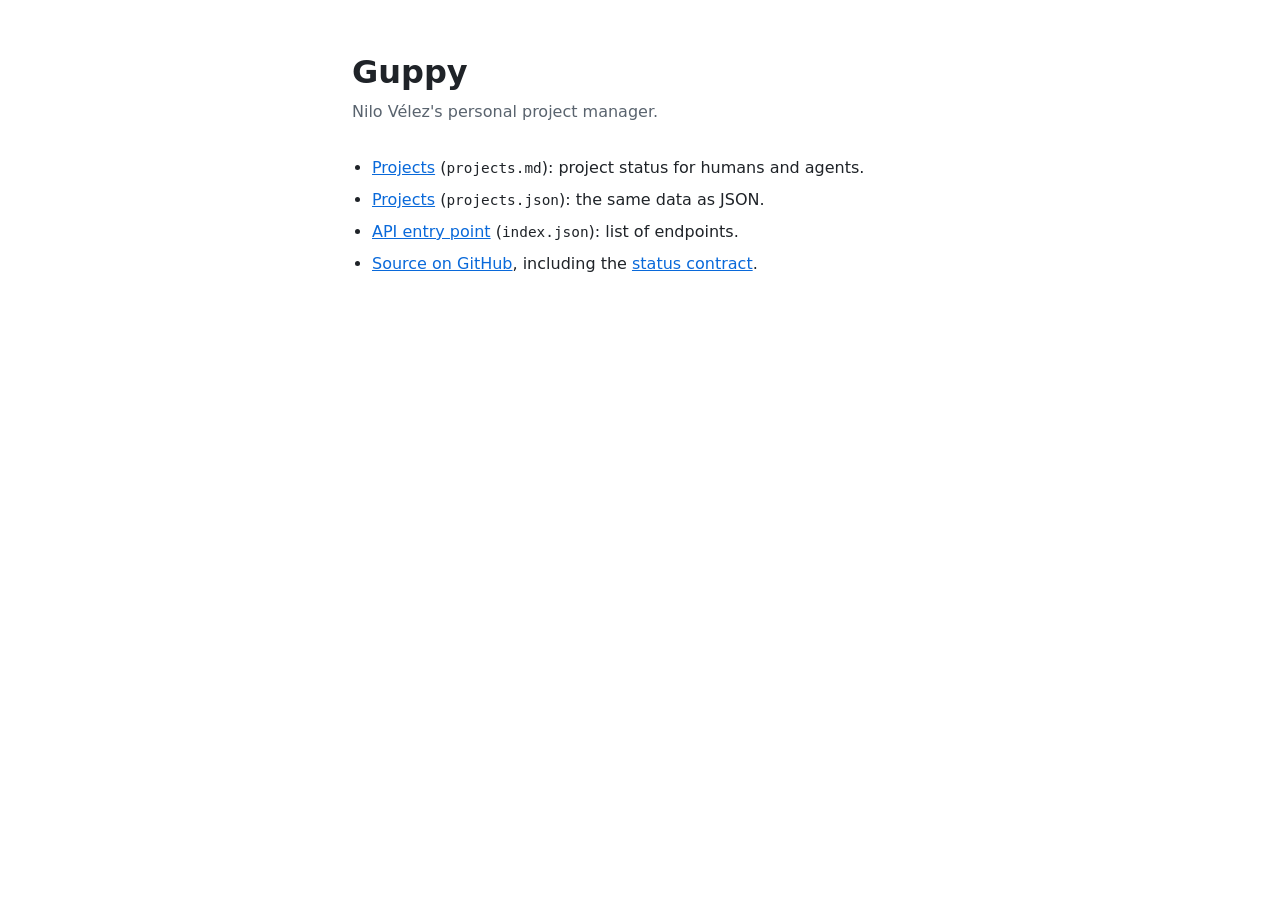
==== site/index.html @ 75623d61 "Generate project indexes and publish them on GitHub Pages - scripts/generate.mjs: validates projects" ====
<!doctype html>
<html lang="en">
<head>
  <meta charset="utf-8">
  <meta name="viewport" content="width=device-width, initial-scale=1">
  <meta name="robots" content="noindex, nofollow">
  <title>Guppy</title>
  <style>
    :root { color-scheme: light dark; --fg: #1f2328; --muted: #59636e; --bg: #ffffff; --link: #0969da; }
    @media (prefers-color-scheme: dark) { :root { --fg: #e6edf3; --muted: #9198a1; --bg: #0d1117; --link: #4493f8; } }
    body { margin: 0; padding: 3rem 1rem; background: var(--bg); color: var(--fg); font: 16px/1.5 system-ui, sans-serif; }
    main { max-width: 36rem; margin: 0 auto; }
    h1 { margin: 0 0 .25rem; }
    p { color: var(--muted); margin: 0 0 2rem; }
    ul { padding-left: 1.25rem; }
    li { margin: .5rem 0; }
    a { color: var(--link); }
    code { font-size: .9em; }
  </style>
</head>
<body>
  <main>
    <h1>Guppy</h1>
    <p>Nilo Vélez's personal project manager.</p>
    <ul>
      <li><a href="projects.md">Projects</a> (<code>projects.md</code>): project status for humans and agents.</li>
      <li><a href="projects.json">Projects</a> (<code>projects.json</code>): the same data as JSON.</li>
      <li><a href="index.json">API entry point</a> (<code>index.json</code>): list of endpoints.</li>
      <li><a href="https://github.com/manuelstone/guppy">Source on GitHub</a>, including the <a href="https://github.com/manuelstone/guppy/blob/main/docs/status-contract.md">status contract</a>.</li>
    </ul>
  </main>
</body>
</html>
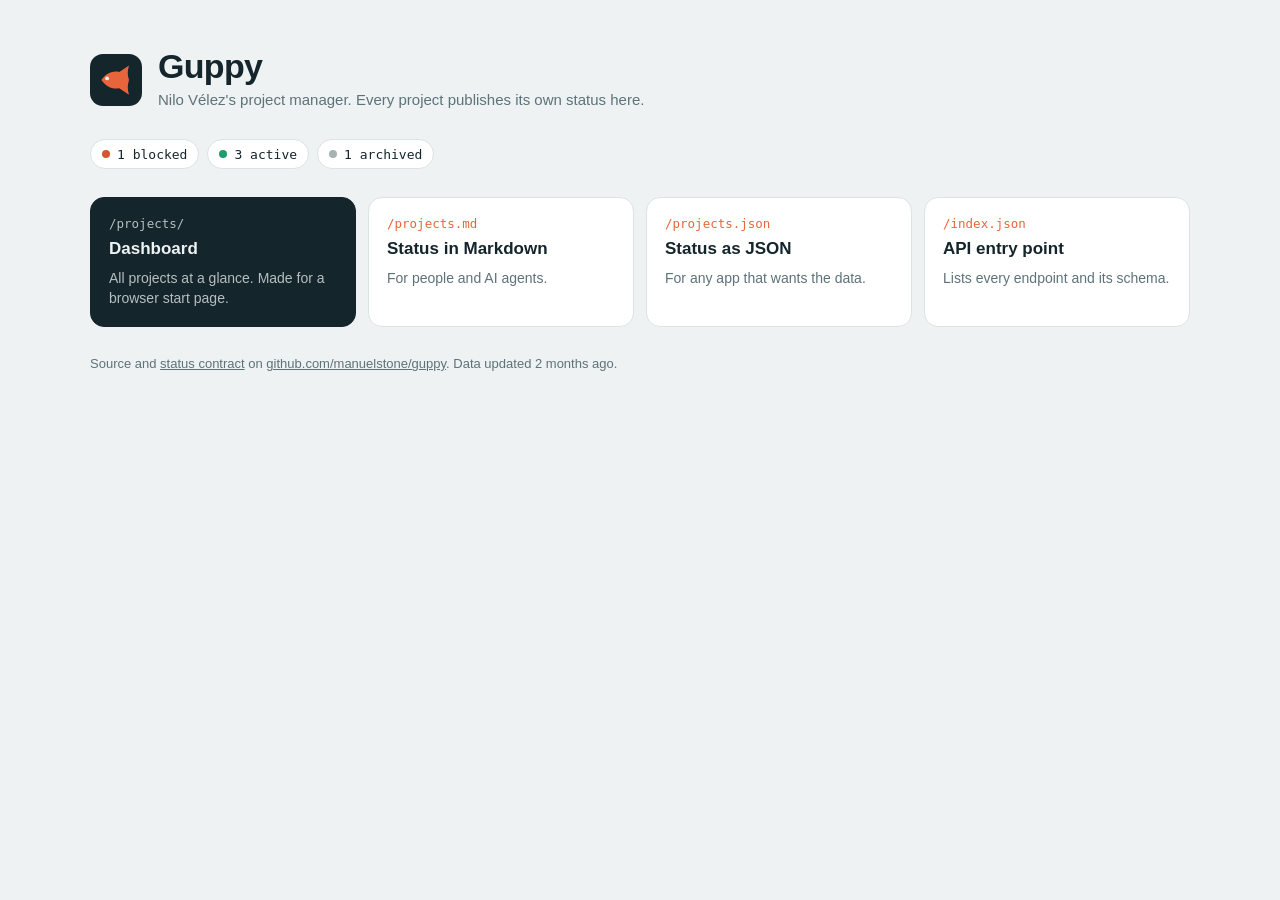
==== commit 20a82ea6: "Add the projects dashboard and redesign the home page - site/projects/index.html: static dashboard t" ====
--- a/site/index.html
+++ b/site/index.html
@@ -5,29 +5,80 @@
   <meta name="viewport" content="width=device-width, initial-scale=1">
   <meta name="robots" content="noindex, nofollow">
   <title>Guppy</title>
-  <style>
-    :root { color-scheme: light dark; --fg: #1f2328; --muted: #59636e; --bg: #ffffff; --link: #0969da; }
-    @media (prefers-color-scheme: dark) { :root { --fg: #e6edf3; --muted: #9198a1; --bg: #0d1117; --link: #4493f8; } }
-    body { margin: 0; padding: 3rem 1rem; background: var(--bg); color: var(--fg); font: 16px/1.5 system-ui, sans-serif; }
-    main { max-width: 36rem; margin: 0 auto; }
-    h1 { margin: 0 0 .25rem; }
-    p { color: var(--muted); margin: 0 0 2rem; }
-    ul { padding-left: 1.25rem; }
-    li { margin: .5rem 0; }
-    a { color: var(--link); }
-    code { font-size: .9em; }
-  </style>
+  <link rel="icon" href="data:image/svg+xml,%3Csvg xmlns='http://www.w3.org/2000/svg' viewBox='0 0 64 64'%3E%3Crect width='64' height='64' rx='16' fill='%2314252b'/%3E%3Cpath d='M14 32c6-9 15-12 22-10l12-8c-2 7-2 11 0 18-2 7-2 11 0 18l-12-8c-7 2-16-1-22-10z' fill='%23e8643a'/%3E%3Ccircle cx='21' cy='30' r='2.4' fill='%23ffffff'/%3E%3C/svg%3E">
+  <link rel="stylesheet" href="guppy.css">
 </head>
 <body>
-  <main>
-    <h1>Guppy</h1>
-    <p>Nilo Vélez's personal project manager.</p>
-    <ul>
-      <li><a href="projects.md">Projects</a> (<code>projects.md</code>): project status for humans and agents.</li>
-      <li><a href="projects.json">Projects</a> (<code>projects.json</code>): the same data as JSON.</li>
-      <li><a href="index.json">API entry point</a> (<code>index.json</code>): list of endpoints.</li>
-      <li><a href="https://github.com/manuelstone/guppy">Source on GitHub</a>, including the <a href="https://github.com/manuelstone/guppy/blob/main/docs/status-contract.md">status contract</a>.</li>
-    </ul>
+  <main class="page home">
+    <header class="home-head">
+      <svg class="mark" viewBox="0 0 64 64" aria-hidden="true">
+        <rect width="64" height="64" rx="16" fill="var(--fg)"/>
+        <path d="M14 32c6-9 15-12 22-10l12-8c-2 7-2 11 0 18-2 7-2 11 0 18l-12-8c-7 2-16-1-22-10z" fill="var(--accent)"/>
+        <circle cx="21" cy="30" r="2.4" fill="var(--bg)"/>
+      </svg>
+      <div>
+        <h1>Guppy</h1>
+        <p>Nilo Vélez's project manager. Every project publishes its own status here.</p>
+      </div>
+    </header>
+
+    <div class="summary" id="summary" aria-label="Projects by status"></div>
+
+    <nav class="links" aria-label="Published pages and files">
+      <a class="link-card primary" href="projects/">
+        <span class="path">/projects/</span><strong>Dashboard</strong>
+        <span class="what">All projects at a glance. Made for a browser start page.</span>
+      </a>
+      <a class="link-card" href="projects.md">
+        <span class="path">/projects.md</span><strong>Status in Markdown</strong>
+        <span class="what">For people and AI agents.</span>
+      </a>
+      <a class="link-card" href="projects.json">
+        <span class="path">/projects.json</span><strong>Status as JSON</strong>
+        <span class="what">For any app that wants the data.</span>
+      </a>
+      <a class="link-card" href="index.json">
+        <span class="path">/index.json</span><strong>API entry point</strong>
+        <span class="what">Lists every endpoint and its schema.</span>
+      </a>
+    </nav>
+
+    <p class="foot">
+      Source and <a href="https://github.com/manuelstone/guppy/blob/main/docs/status-contract.md">status contract</a>
+      on <a href="https://github.com/manuelstone/guppy">github.com/manuelstone/guppy</a>.
+      <span id="updated"></span>
+    </p>
   </main>
+
+  <script>
+    (() => {
+      const ORDER = ['blocked', 'active', 'planned', 'inactive', 'archived'];
+      const rtf = new Intl.RelativeTimeFormat('en', { numeric: 'auto' });
+      const UNITS = [['year', 31557600], ['month', 2629800], ['week', 604800], ['day', 86400], ['hour', 3600], ['minute', 60], ['second', 1]];
+      const ago = (unix) => {
+        const s = unix - Date.now() / 1000;
+        const [unit, size] = UNITS.find(([, size]) => Math.abs(s) >= size) || UNITS[UNITS.length - 1];
+        return rtf.format(Math.round(s / size), unit);
+      };
+
+      fetch('projects.json', { cache: 'no-cache' })
+        .then((res) => { if (!res.ok) throw new Error(`HTTP ${res.status}`); return res.json(); })
+        .then((data) => {
+          const summary = document.getElementById('summary');
+          for (const status of ORDER) {
+            const n = data.projects.filter((p) => p.status === status).length;
+            if (!n) continue;
+            const chip = document.createElement('span');
+            chip.className = `chip s-${status}`;
+            const dot = document.createElement('i');
+            dot.className = 'dot';
+            chip.append(dot, `${n} ${status}`);
+            summary.append(chip);
+          }
+          document.getElementById('updated').textContent = `Data updated ${ago(data.generated_unix)}.`;
+        })
+        .catch(() => {});
+    })();
+  </script>
 </body>
 </html>
--- a/site/guppy.css
+++ b/site/guppy.css
@@ -0,0 +1,129 @@
+/* Shared styles for Guppy's public pages: the home page (index.html) and the dashboard (projects/index.html).
+   Layout: the dashboard is a launcher panel. A left rail lists what is moving now; the right side shows
+   every project as a tile, filtered by status. */
+
+:root {
+  --bg: #eef2f3;
+  --panel: #ffffff;
+  --panel-2: #f5f8f8;
+  --line: #dbe3e5;
+  --fg: #14252b;
+  --muted: #5d7279;
+  --accent: #e8643a;
+  --active: #1f9d6b;
+  --blocked: #d4552f;
+  --planned: #3b7dd8;
+  --inactive: #8a979b;
+  --archived: #a7b2b5;
+  --shadow: rgb(20 37 43 / 0.35);
+  --font-ui: "Libre Franklin", "Helvetica Neue", helvetica, arial, sans-serif;
+  --font-data: ui-monospace, "SF Mono", Menlo, Consolas, monospace;
+  --radius: 14px;
+  color-scheme: light;
+}
+@media (prefers-color-scheme: dark) {
+  :root {
+    --bg: #0d1517;
+    --panel: #152124;
+    --panel-2: #1b2a2e;
+    --line: #26383d;
+    --fg: #e4eef0;
+    --muted: #8ea3a9;
+    --accent: #f07a50;
+    --active: #3cc48e;
+    --blocked: #f07a50;
+    --planned: #6aa4f0;
+    --inactive: #7d8d92;
+    --archived: #5f6f74;
+    --shadow: rgb(0 0 0 / 0.6);
+    color-scheme: dark;
+  }
+}
+
+* { box-sizing: border-box; }
+html { -webkit-text-size-adjust: 100%; }
+body {
+  margin: 0;
+  background: var(--bg);
+  color: var(--fg);
+  font-family: var(--font-ui);
+  font-size: 15px;
+  line-height: 1.45;
+  padding: 24px 16px 48px;
+}
+a { color: inherit; }
+:focus-visible { outline: 2px solid var(--accent); outline-offset: 2px; border-radius: 6px; }
+[hidden] { display: none !important; }
+.page { max-width: 1100px; margin: 0 auto; }
+
+/* Shared bits */
+.dot { width: 8px; height: 8px; border-radius: 50%; background: var(--c, var(--muted)); flex: none; display: inline-block; }
+.s-active { --c: var(--active); }
+.s-blocked { --c: var(--blocked); }
+.s-planned { --c: var(--planned); }
+.s-inactive { --c: var(--inactive); }
+.s-archived { --c: var(--archived); }
+.empty { color: var(--muted); padding: 24px 4px; margin: 0; }
+
+/* ---------- Home ---------- */
+.home { display: grid; gap: 28px; padding-block: 24px; }
+.home-head { display: flex; align-items: center; gap: 16px; }
+.mark { width: 52px; height: 52px; flex: none; }
+.home h1 { font-size: 34px; line-height: 1.1; margin: 0; letter-spacing: -0.02em; text-wrap: balance; }
+.home-head p { margin: 4px 0 0; color: var(--muted); }
+.summary { display: flex; flex-wrap: wrap; gap: 8px; min-height: 30px; }
+.chip { display: inline-flex; align-items: center; gap: 7px; font: 500 13px var(--font-data); padding: 5px 11px; border-radius: 999px; background: var(--panel); border: 1px solid var(--line); }
+.links { display: grid; grid-template-columns: repeat(auto-fit, minmax(240px, 1fr)); gap: 12px; }
+.link-card { display: grid; align-content: start; gap: 6px; padding: 18px; background: var(--panel); border: 1px solid var(--line); border-radius: var(--radius); text-decoration: none; transition: border-color 0.15s, transform 0.15s; }
+.link-card:hover { border-color: var(--accent); transform: translateY(-1px); }
+.link-card.primary { background: var(--fg); color: var(--bg); border-color: var(--fg); }
+.link-card.primary .path, .link-card.primary .what { color: inherit; opacity: 0.75; }
+.link-card strong { font-size: 17px; }
+.path { font: 400 12.5px var(--font-data); color: var(--accent); }
+.what { color: var(--muted); font-size: 14px; }
+.foot { color: var(--muted); font-size: 13px; margin: 0; }
+
+/* ---------- Dashboard ---------- */
+.launcher { background: var(--panel); border: 1px solid var(--line); border-radius: 20px; overflow: hidden; box-shadow: 0 18px 50px -24px var(--shadow); }
+.search { display: flex; align-items: center; gap: 12px; padding: 16px 22px; border-bottom: 1px solid var(--line); }
+.search > svg { width: 20px; height: 20px; color: var(--muted); flex: none; }
+.search input { flex: 1; min-width: 0; font: 400 20px var(--font-ui); color: var(--fg); background: none; border: 0; outline: none; }
+.search input::placeholder { color: var(--muted); opacity: 0.8; }
+.stamp { font: 400 12px var(--font-data); color: var(--muted); white-space: nowrap; }
+.home-link { display: inline-grid; place-items: center; width: 30px; height: 30px; flex: none; border-radius: 8px; }
+.home-link svg { width: 30px; height: 30px; }
+.cols { display: grid; grid-template-columns: minmax(0, 340px) minmax(0, 1fr); }
+.rail { border-right: 1px solid var(--line); padding: 18px 12px 22px; background: var(--panel-2); }
+.label { font: 600 11.5px var(--font-ui); letter-spacing: 0.09em; text-transform: uppercase; color: var(--muted); margin: 4px 10px 10px; }
+.recent { list-style: none; margin: 0; padding: 0; display: grid; gap: 2px; }
+.recent a { display: grid; grid-template-columns: 40px minmax(0, 1fr); gap: 12px; padding: 10px; border-radius: 12px; text-decoration: none; }
+.recent a:hover { background: var(--panel); }
+.recent .name { font-weight: 600; display: flex; align-items: center; gap: 7px; }
+.recent .when { font: 400 12px var(--font-data); color: var(--muted); }
+.recent .text { color: var(--muted); font-size: 13.5px; margin-top: 3px; display: -webkit-box; -webkit-line-clamp: 3; -webkit-box-orient: vertical; overflow: hidden; }
+.grid-wrap { padding: 18px 22px 26px; min-width: 0; }
+.filters { display: flex; flex-wrap: wrap; gap: 6px; margin-bottom: 18px; }
+.filters button { font: 500 13.5px var(--font-ui); color: var(--muted); background: none; border: 1px solid transparent; padding: 6px 12px; border-radius: 999px; cursor: pointer; display: inline-flex; gap: 6px; align-items: center; }
+.filters button span { font-family: var(--font-data); font-size: 12px; opacity: 0.8; }
+.filters button[aria-pressed="true"] { color: var(--fg); background: var(--panel-2); border-color: var(--line); }
+.tiles { display: grid; grid-template-columns: repeat(auto-fill, minmax(150px, 1fr)); gap: 10px; }
+.tile { position: relative; display: grid; justify-items: center; align-content: start; gap: 10px; padding: 18px 10px 14px; border-radius: 16px; text-decoration: none; text-align: center; border: 1px solid transparent; }
+.tile:hover, .tile:focus-visible { background: var(--panel-2); border-color: var(--line); }
+.tile .title { font-weight: 600; font-size: 14.5px; line-height: 1.25; }
+.tile .meta { display: inline-flex; align-items: center; gap: 6px; font: 400 11.5px var(--font-data); color: var(--muted); }
+.tile.is-archived .icon { filter: grayscale(0.85); opacity: 0.55; }
+.icon { width: 64px; height: 64px; border-radius: 16px; display: grid; place-items: center; font: 700 22px var(--font-ui); color: #fff; letter-spacing: -0.02em; background: linear-gradient(150deg, hsl(var(--h) 70% 58%), hsl(calc(var(--h) + 28) 65% 42%)); box-shadow: inset 0 -2px 0 rgb(0 0 0 / 0.12); }
+.recent .icon { width: 40px; height: 40px; border-radius: 11px; font-size: 15px; }
+.icon img { width: 100%; height: 100%; border-radius: inherit; object-fit: cover; }
+.tip { position: absolute; z-index: 2; left: 50%; top: calc(100% - 6px); transform: translateX(-50%); width: min(260px, 80vw); padding: 10px 12px; background: var(--fg); color: var(--bg); font-size: 13px; text-align: left; border-radius: 10px; opacity: 0; pointer-events: none; transition: opacity 0.12s; }
+.tile:hover .tip, .tile:focus-visible .tip { opacity: 1; }
+
+@media (max-width: 760px) {
+  .cols { grid-template-columns: minmax(0, 1fr); }
+  .rail { border-right: 0; border-bottom: 1px solid var(--line); }
+  .search input { font-size: 17px; }
+  .stamp { display: none; }
+}
+@media (prefers-reduced-motion: reduce) {
+  * { transition: none !important; }
+}
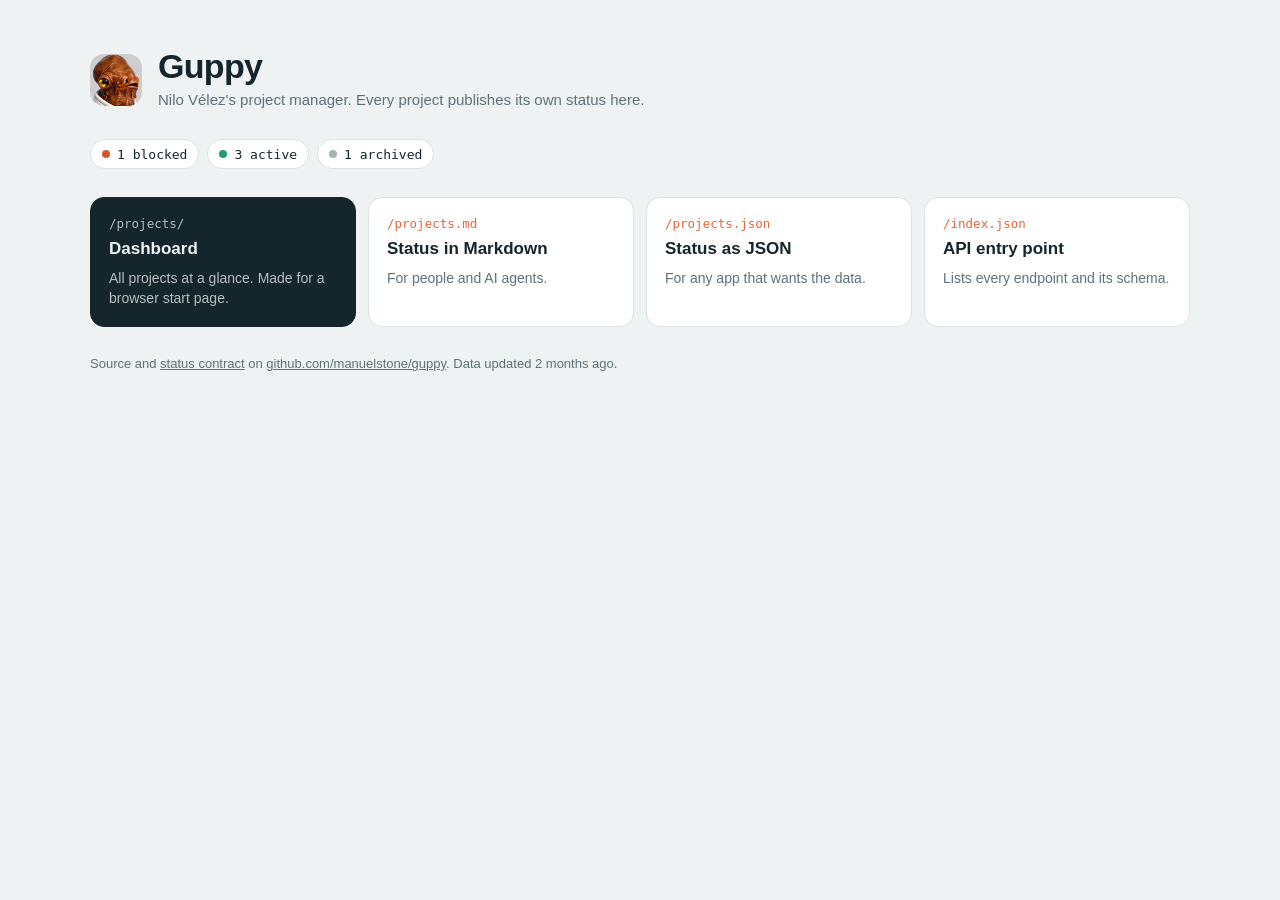
==== commit fbd79d8b: "Use GUPPI as the site icon GUPPI is Bob's interface in the Bobiverse books; Guppy is named after it." ====
--- a/site/index.html
+++ b/site/index.html
@@ -5,17 +5,15 @@
   <meta name="viewport" content="width=device-width, initial-scale=1">
   <meta name="robots" content="noindex, nofollow">
   <title>Guppy</title>
-  <link rel="icon" href="data:image/svg+xml,%3Csvg xmlns='http://www.w3.org/2000/svg' viewBox='0 0 64 64'%3E%3Crect width='64' height='64' rx='16' fill='%2314252b'/%3E%3Cpath d='M14 32c6-9 15-12 22-10l12-8c-2 7-2 11 0 18-2 7-2 11 0 18l-12-8c-7 2-16-1-22-10z' fill='%23e8643a'/%3E%3Ccircle cx='21' cy='30' r='2.4' fill='%23ffffff'/%3E%3C/svg%3E">
+  <link rel="icon" type="image/png" sizes="32x32" href="icons/favicon-32.png">
+  <link rel="icon" type="image/png" sizes="16x16" href="icons/favicon-16.png">
+  <link rel="apple-touch-icon" href="icons/apple-touch-icon.png">
   <link rel="stylesheet" href="guppy.css">
 </head>
 <body>
   <main class="page home">
     <header class="home-head">
-      <svg class="mark" viewBox="0 0 64 64" aria-hidden="true">
-        <rect width="64" height="64" rx="16" fill="var(--fg)"/>
-        <path d="M14 32c6-9 15-12 22-10l12-8c-2 7-2 11 0 18-2 7-2 11 0 18l-12-8c-7 2-16-1-22-10z" fill="var(--accent)"/>
-        <circle cx="21" cy="30" r="2.4" fill="var(--bg)"/>
-      </svg>
+      <img class="mark" src="icons/icon-192.png" alt="" width="52" height="52">
       <div>
         <h1>Guppy</h1>
         <p>Nilo Vélez's project manager. Every project publishes its own status here.</p>
--- a/site/guppy.css
+++ b/site/guppy.css
@@ -68,7 +68,7 @@
 /* ---------- Home ---------- */
 .home { display: grid; gap: 28px; padding-block: 24px; }
 .home-head { display: flex; align-items: center; gap: 16px; }
-.mark { width: 52px; height: 52px; flex: none; }
+.mark { width: 52px; height: 52px; flex: none; border-radius: 14px; }
 .home h1 { font-size: 34px; line-height: 1.1; margin: 0; letter-spacing: -0.02em; text-wrap: balance; }
 .home-head p { margin: 4px 0 0; color: var(--muted); }
 .summary { display: flex; flex-wrap: wrap; gap: 8px; min-height: 30px; }
@@ -91,7 +91,7 @@
 .search input::placeholder { color: var(--muted); opacity: 0.8; }
 .stamp { font: 400 12px var(--font-data); color: var(--muted); white-space: nowrap; }
 .home-link { display: inline-grid; place-items: center; width: 30px; height: 30px; flex: none; border-radius: 8px; }
-.home-link svg { width: 30px; height: 30px; }
+.home-link img { width: 30px; height: 30px; border-radius: 8px; display: block; }
 .cols { display: grid; grid-template-columns: minmax(0, 340px) minmax(0, 1fr); }
 .rail { border-right: 1px solid var(--line); padding: 18px 12px 22px; background: var(--panel-2); }
 .label { font: 600 11.5px var(--font-ui); letter-spacing: 0.09em; text-transform: uppercase; color: var(--muted); margin: 4px 10px 10px; }
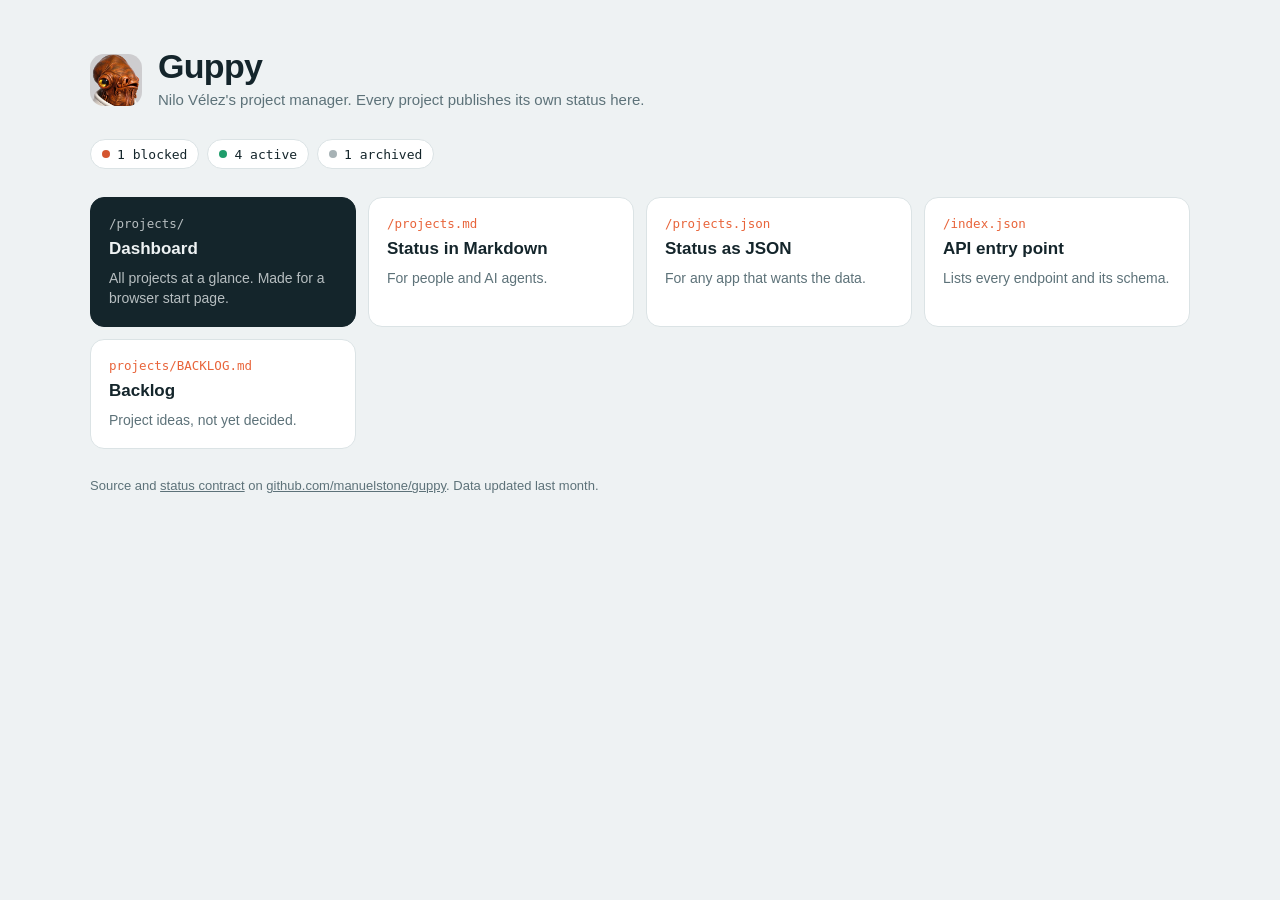
==== commit b9da03c0: "Home: add a card linking to the backlog Co-Authored-By: Claude Opus 5.5 <noreply@anthropic.com>" ====
--- a/site/index.html
+++ b/site/index.html
@@ -38,6 +38,10 @@
       <a class="link-card" href="index.json">
         <span class="path">/index.json</span><strong>API entry point</strong>
         <span class="what">Lists every endpoint and its schema.</span>
+      </a>
+      <a class="link-card" href="https://github.com/manuelstone/guppy/blob/main/projects/BACKLOG.md">
+        <span class="path">projects/BACKLOG.md</span><strong>Backlog</strong>
+        <span class="what">Project ideas, not yet decided.</span>
       </a>
     </nav>
 
--- a/site/guppy.css
+++ b/site/guppy.css
@@ -1,6 +1,6 @@
 /* Shared styles for Guppy's public pages: the home page (index.html) and the dashboard (projects/index.html).
-   Layout: the dashboard is a launcher panel. A left rail lists what is moving now; the right side shows
-   every project as a tile, filtered by status. */
+   Layout: the dashboard is a launcher panel. Projects are filtered by status and shown in one of two views,
+   switched from the corner: details (rows with the full status text, the default) or icons (tiles). */
 
 :root {
   --bg: #eef2f3;
@@ -84,7 +84,7 @@
 .foot { color: var(--muted); font-size: 13px; margin: 0; }
 
 /* ---------- Dashboard ---------- */
-.launcher { background: var(--panel); border: 1px solid var(--line); border-radius: 20px; overflow: hidden; box-shadow: 0 18px 50px -24px var(--shadow); }
+.launcher { background: var(--panel); border: 1px solid var(--line); border-radius: 20px; box-shadow: 0 18px 50px -24px var(--shadow); }
 .search { display: flex; align-items: center; gap: 12px; padding: 16px 22px; border-bottom: 1px solid var(--line); }
 .search > svg { width: 20px; height: 20px; color: var(--muted); flex: none; }
 .search input { flex: 1; min-width: 0; font: 400 20px var(--font-ui); color: var(--fg); background: none; border: 0; outline: none; }
@@ -92,16 +92,21 @@
 .stamp { font: 400 12px var(--font-data); color: var(--muted); white-space: nowrap; }
 .home-link { display: inline-grid; place-items: center; width: 30px; height: 30px; flex: none; border-radius: 8px; }
 .home-link img { width: 30px; height: 30px; border-radius: 8px; display: block; }
-.cols { display: grid; grid-template-columns: minmax(0, 340px) minmax(0, 1fr); }
-.rail { border-right: 1px solid var(--line); padding: 18px 12px 22px; background: var(--panel-2); }
-.label { font: 600 11.5px var(--font-ui); letter-spacing: 0.09em; text-transform: uppercase; color: var(--muted); margin: 4px 10px 10px; }
-.recent { list-style: none; margin: 0; padding: 0; display: grid; gap: 2px; }
-.recent a { display: grid; grid-template-columns: 40px minmax(0, 1fr); gap: 12px; padding: 10px; border-radius: 12px; text-decoration: none; }
-.recent a:hover { background: var(--panel); }
-.recent .name { font-weight: 600; display: flex; align-items: center; gap: 7px; }
-.recent .when { font: 400 12px var(--font-data); color: var(--muted); }
-.recent .text { color: var(--muted); font-size: 13.5px; margin-top: 3px; display: -webkit-box; -webkit-line-clamp: 3; -webkit-box-orient: vertical; overflow: hidden; }
-.grid-wrap { padding: 18px 22px 26px; min-width: 0; }
+.view-toggle { display: inline-grid; place-items: center; width: 34px; height: 34px; flex: none; padding: 0; color: var(--muted); background: none; border: 1px solid var(--line); border-radius: 9px; cursor: pointer; }
+.view-toggle:hover { color: var(--fg); background: var(--panel-2); }
+.view-toggle svg { width: 20px; height: 20px; fill: none; stroke: currentColor; stroke-width: 1.8; stroke-linecap: round; }
+.body { padding: 18px 22px 26px; min-width: 0; }
+.rows { display: grid; }
+.row { position: relative; display: grid; grid-template-columns: 48px minmax(0, 1fr); gap: 14px; padding: 12px 0; text-decoration: none; }
+.row + .row { border-top: 1px solid var(--line); }
+.row-body { display: grid; align-content: start; min-width: 0; }
+.row .name { font-weight: 600; display: flex; align-items: center; gap: 7px; }
+.row .when { font: 400 12px var(--font-data); color: var(--muted); }
+.row .text { color: var(--muted); font-size: 13.5px; margin-top: 3px; overflow-wrap: anywhere; }
+.row.is-archived .icon { filter: grayscale(0.85); opacity: 0.55; }
+.row .icon { width: 48px; height: 48px; border-radius: 12px; font-size: 17px; }
+.row .tip { left: 62px; top: calc(100% - 4px); transform: none; }
+.row:hover .tip, .row:focus-visible .tip { opacity: 1; }
 .filters { display: flex; flex-wrap: wrap; gap: 6px; margin-bottom: 18px; }
 .filters button { font: 500 13.5px var(--font-ui); color: var(--muted); background: none; border: 1px solid transparent; padding: 6px 12px; border-radius: 999px; cursor: pointer; display: inline-flex; gap: 6px; align-items: center; }
 .filters button span { font-family: var(--font-data); font-size: 12px; opacity: 0.8; }
@@ -113,16 +118,19 @@
 .tile .meta { display: inline-flex; align-items: center; gap: 6px; font: 400 11.5px var(--font-data); color: var(--muted); }
 .tile.is-archived .icon { filter: grayscale(0.85); opacity: 0.55; }
 .icon { width: 64px; height: 64px; border-radius: 16px; display: grid; place-items: center; font: 700 22px var(--font-ui); color: #fff; letter-spacing: -0.02em; background: linear-gradient(150deg, hsl(var(--h) 70% 58%), hsl(calc(var(--h) + 28) 65% 42%)); box-shadow: inset 0 -2px 0 rgb(0 0 0 / 0.12); }
-.recent .icon { width: 40px; height: 40px; border-radius: 11px; font-size: 15px; }
-.icon img { width: 100%; height: 100%; border-radius: inherit; object-fit: cover; }
+.icon.has-image { background: transparent; box-shadow: none; border-radius: 0; }
+.icon img { width: 100%; height: 100%; object-fit: contain; display: block; }
 .tip { position: absolute; z-index: 2; left: 50%; top: calc(100% - 6px); transform: translateX(-50%); width: min(260px, 80vw); padding: 10px 12px; background: var(--fg); color: var(--bg); font-size: 13px; text-align: left; border-radius: 10px; opacity: 0; pointer-events: none; transition: opacity 0.12s; }
 .tile:hover .tip, .tile:focus-visible .tip { opacity: 1; }
 
 @media (max-width: 760px) {
-  .cols { grid-template-columns: minmax(0, 1fr); }
-  .rail { border-right: 0; border-bottom: 1px solid var(--line); }
+  .body { padding: 14px 12px 20px; }
   .search input { font-size: 17px; }
   .stamp { display: none; }
+}
+@media (min-width: 1200px) {
+  .tiles { grid-template-columns: repeat(auto-fill, minmax(170px, 1fr)); }
+  .tile .icon { width: 128px; height: 128px; border-radius: 30px; font-size: 42px; }
 }
 @media (prefers-reduced-motion: reduce) {
   * { transition: none !important; }
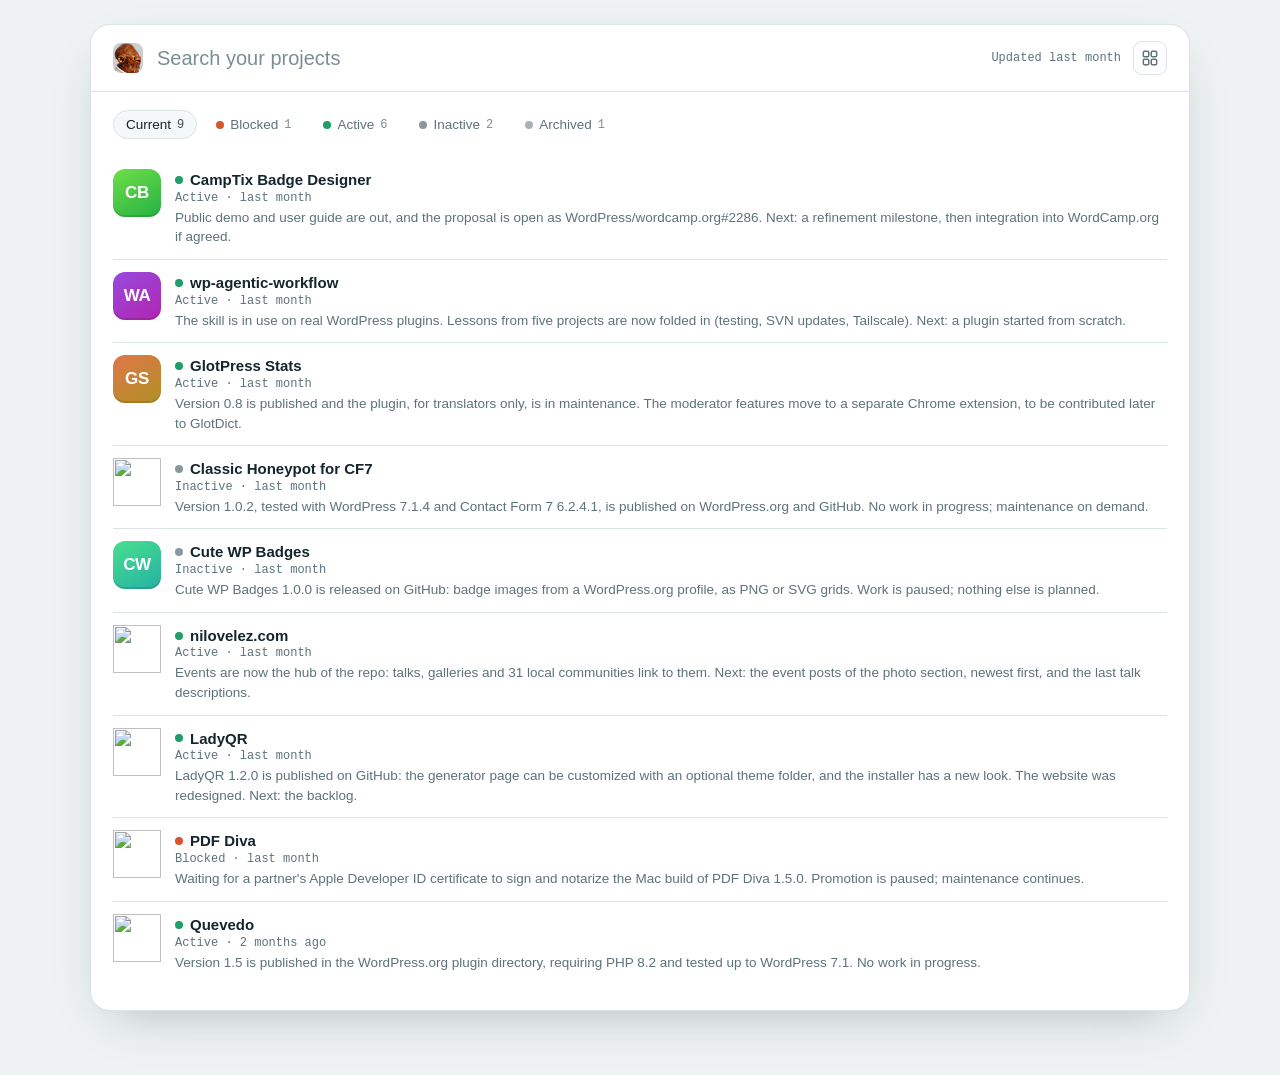
==== commit 034a7295: "Make the dashboard the home page and show all but archived The dashboard moves from /projects/ to /," ====
--- a/site/index.html
+++ b/site/index.html
@@ -11,75 +11,204 @@
   <link rel="stylesheet" href="guppy.css">
 </head>
 <body>
-  <main class="page home">
-    <header class="home-head">
-      <img class="mark" src="icons/icon-192.png" alt="" width="52" height="52">
-      <div>
-        <h1>Guppy</h1>
-        <p>Nilo Vélez's project manager. Every project publishes its own status here.</p>
+  <!-- Dashboard, the home page. Static: it reads projects.json in the browser, so it never needs regenerating. -->
+  <main class="page">
+    <section class="launcher" aria-label="Projects">
+      <div class="search">
+        <a class="home-link" href="about/" title="About Guppy: pages, files and API" aria-label="About Guppy">
+          <img src="icons/icon-192.png" alt="" width="30" height="30">
+        </a>
+        <input id="q" type="search" placeholder="Search your projects" autocomplete="off" aria-label="Search projects">
+        <span class="stamp" id="stamp">Loading…</span>
+        <button class="view-toggle" id="view" type="button"></button>
       </div>
-    </header>
-
-    <div class="summary" id="summary" aria-label="Projects by status"></div>
-
-    <nav class="links" aria-label="Published pages and files">
-      <a class="link-card primary" href="projects/">
-        <span class="path">/projects/</span><strong>Dashboard</strong>
-        <span class="what">All projects at a glance. Made for a browser start page.</span>
-      </a>
-      <a class="link-card" href="projects.md">
-        <span class="path">/projects.md</span><strong>Status in Markdown</strong>
-        <span class="what">For people and AI agents.</span>
-      </a>
-      <a class="link-card" href="projects.json">
-        <span class="path">/projects.json</span><strong>Status as JSON</strong>
-        <span class="what">For any app that wants the data.</span>
-      </a>
-      <a class="link-card" href="index.json">
-        <span class="path">/index.json</span><strong>API entry point</strong>
-        <span class="what">Lists every endpoint and its schema.</span>
-      </a>
-      <a class="link-card" href="https://github.com/manuelstone/guppy/blob/main/projects/BACKLOG.md">
-        <span class="path">projects/BACKLOG.md</span><strong>Backlog</strong>
-        <span class="what">Project ideas, not yet decided.</span>
-      </a>
-    </nav>
-
-    <p class="foot">
-      Source and <a href="https://github.com/manuelstone/guppy/blob/main/docs/status-contract.md">status contract</a>
-      on <a href="https://github.com/manuelstone/guppy">github.com/manuelstone/guppy</a>.
-      <span id="updated"></span>
-    </p>
+      <div class="body">
+        <div class="filters" id="filters" role="group" aria-label="Filter by status"></div>
+        <div id="items"></div>
+      </div>
+    </section>
   </main>
 
   <script>
     (() => {
+      const DATA_URL = 'projects.json';
+      const REFETCH_MS = 5 * 60 * 1000;   // pick up new statuses without a reload
+      const REDRAW_MS = 60 * 1000;        // keep the "ago" times fresh
       const ORDER = ['blocked', 'active', 'planned', 'inactive', 'archived'];
+      // Current: every project still in play, paused ones included. Only archived ones are left out.
+      const CURRENT = ['blocked', 'active', 'planned', 'inactive'];
+      const LABEL = { blocked: 'Blocked', active: 'Active', planned: 'Planned', inactive: 'Inactive', archived: 'Archived' };
+      const $ = (id) => document.getElementById(id);
+
+      let projects = [];
+      let generatedUnix = 0;
+      let filter = 'all';
+      // The chosen filter is remembered per browser; the page works without it.
+      try { filter = localStorage.getItem('guppy-filter') || 'current'; } catch (e) {}
+      if (filter !== 'current' && !ORDER.includes(filter)) filter = 'current';
+      // Same for the view: details (the default) or icons.
+      let view = 'details';
+      try { view = localStorage.getItem('guppy-view') || 'details'; } catch (e) {}
+      if (view !== 'icons') view = 'details';
+      const ICONS_SVG = '<svg viewBox="0 0 24 24" aria-hidden="true"><rect x="4" y="4" width="6.5" height="6.5" rx="1.5"/><rect x="13.5" y="4" width="6.5" height="6.5" rx="1.5"/><rect x="4" y="13.5" width="6.5" height="6.5" rx="1.5"/><rect x="13.5" y="13.5" width="6.5" height="6.5" rx="1.5"/></svg>';
+      const DETAILS_SVG = '<svg viewBox="0 0 24 24" aria-hidden="true"><rect x="4" y="4.5" width="4.5" height="4.5" rx="1"/><rect x="4" y="15" width="4.5" height="4.5" rx="1"/><path d="M11.5 5.5h8.5M11.5 8h6M11.5 16h8.5M11.5 18.5h6"/></svg>';
+
       const rtf = new Intl.RelativeTimeFormat('en', { numeric: 'auto' });
       const UNITS = [['year', 31557600], ['month', 2629800], ['week', 604800], ['day', 86400], ['hour', 3600], ['minute', 60], ['second', 1]];
-      const ago = (unix) => {
+      function ago(unix) {
         const s = unix - Date.now() / 1000;
         const [unit, size] = UNITS.find(([, size]) => Math.abs(s) >= size) || UNITS[UNITS.length - 1];
         return rtf.format(Math.round(s / size), unit);
-      };
-
-      fetch('projects.json', { cache: 'no-cache' })
-        .then((res) => { if (!res.ok) throw new Error(`HTTP ${res.status}`); return res.json(); })
-        .then((data) => {
-          const summary = document.getElementById('summary');
-          for (const status of ORDER) {
-            const n = data.projects.filter((p) => p.status === status).length;
-            if (!n) continue;
-            const chip = document.createElement('span');
-            chip.className = `chip s-${status}`;
-            const dot = document.createElement('i');
-            dot.className = 'dot';
-            chip.append(dot, `${n} ${status}`);
-            summary.append(chip);
-          }
-          document.getElementById('updated').textContent = `Data updated ${ago(data.generated_unix)}.`;
-        })
-        .catch(() => {});
+      }
+
+      function el(tag, cls, text) {
+        const e = document.createElement(tag);
+        if (cls) e.className = cls;
+        if (text != null) e.textContent = text;
+        return e;
+      }
+
+      // Projects without an icon get their initials on a color derived from their id, so it never changes.
+      function hue(id) { let h = 0; for (const c of id) h = (h * 31 + c.charCodeAt(0)) % 360; return h; }
+      function initials(title) {
+        const words = title.replace(/[^\p{L}\p{N} -]/gu, ' ').split(/[\s-]+/).filter(Boolean);
+        if (!words.length) return '?';
+        return (words.length > 1 ? words[0][0] + words[1][0] : words[0].slice(0, 2)).toUpperCase();
+      }
+      function icon(p) {
+        const span = el('span', 'icon');
+        span.style.setProperty('--h', hue(p.id));
+        if (p.icon) {
+          // A real icon is assumed to be precomposed (background, effects, corners): shown as is.
+          span.classList.add('has-image');
+          const img = el('img');
+          img.src = p.icon;
+          img.alt = '';
+          span.append(img);
+        } else {
+          span.textContent = initials(p.title);
+        }
+        return span;
+      }
+
+      function link(cls, p) {
+        const a = el('a', cls);
+        a.href = p.url;
+        return a;
+      }
+
+      function matches(p, q) {
+        return !q || [p.title, p.description, p.status_text, p.id].join(' ').toLowerCase().includes(q);
+      }
+
+      function render() {
+        const q = $('q').value.trim().toLowerCase();
+        const visible = projects.filter((p) => matches(p, q));
+
+        // The toggle shows the view it switches to.
+        const toggle = $('view');
+        toggle.innerHTML = view === 'details' ? ICONS_SVG : DETAILS_SVG;
+        toggle.title = view === 'details' ? 'Show as icons' : 'Show details';
+        toggle.setAttribute('aria-label', toggle.title);
+
+        // Filters with counts: Current (the default: everything but archived), then each status in contract
+        // order. Empty statuses are hidden unless selected.
+        const counts = { current: visible.filter((p) => CURRENT.includes(p.status)).length };
+        for (const s of ORDER) counts[s] = visible.filter((p) => p.status === s).length;
+        const filters = $('filters');
+        filters.replaceChildren();
+        for (const key of ['current', ...ORDER]) {
+          if (key !== 'current' && counts[key] === 0 && filter !== key) continue;
+          const b = el('button');
+          b.type = 'button';
+          b.setAttribute('aria-pressed', String(!q && filter === key));
+          if (key !== 'current') b.append(el('i', `dot s-${key}`));
+          b.append(key === 'current' ? 'Current' : LABEL[key], el('span', null, counts[key]));
+          b.addEventListener('click', () => {
+            filter = key;
+            try { localStorage.setItem('guppy-filter', key); } catch (e) {}
+            render();
+          });
+          filters.append(b);
+        }
+
+        // Projects: most recently updated first, whatever their status.
+        // A search looks through every status, so archived projects can still be found.
+        // Both views show the description as a tooltip on hover.
+        const inFilter = (p) => q || (filter === 'current' ? CURRENT.includes(p.status) : p.status === filter);
+        const items = $('items');
+        items.className = view === 'details' ? 'rows' : 'tiles';
+        items.replaceChildren();
+        visible
+          .filter(inFilter)
+          .sort((a, b) => b.last_update_unix - a.last_update_unix)
+          .forEach((p) => {
+            if (view === 'details') {
+              // Details: the full status text, never cut.
+              const a = link(`row is-${p.status}`, p);
+              a.setAttribute('aria-label', `${p.title}, ${LABEL[p.status]}: ${p.description}`);
+              const body = el('span', 'row-body');
+              const name = el('span', 'name');
+              name.append(el('i', `dot s-${p.status}`), p.title);
+              const when = el('span', 'when', `${LABEL[p.status]} · ${ago(p.last_update_unix)}`);
+              when.title = p.last_update;
+              body.append(name, when, el('span', 'text', p.status_text));
+              a.append(icon(p), body, el('span', 'tip', p.description));
+              items.append(a);
+            } else {
+              const a = link(`tile is-${p.status}`, p);
+              a.setAttribute('aria-label', `${p.title}, ${LABEL[p.status]}: ${p.description}`);
+              const meta = el('span', 'meta');
+              meta.append(el('i', `dot s-${p.status}`), ago(p.last_update_unix));
+              meta.title = p.last_update;
+              a.append(icon(p), el('span', 'title', p.title), meta, el('span', 'tip', p.description));
+              items.append(a);
+            }
+          });
+        if (!items.children.length && projects.length) items.append(el('p', 'empty', 'No project matches.'));
+
+        if (generatedUnix) $('stamp').textContent = `Updated ${ago(generatedUnix)}`;
+      }
+
+      async function load() {
+        try {
+          // no-cache revalidates with the server: an unchanged file costs a 304.
+          const res = await fetch(DATA_URL, { cache: 'no-cache' });
+          if (!res.ok) throw new Error(`HTTP ${res.status}`);
+          const data = await res.json();
+          projects = data.projects;
+          generatedUnix = data.generated_unix;
+          render();
+        } catch (err) {
+          $('stamp').textContent = projects.length ? 'Offline: showing the last data' : 'Could not load the projects. Retrying in 5 minutes.';
+        }
+      }
+
+      $('view').addEventListener('click', () => {
+        view = view === 'details' ? 'icons' : 'details';
+        try { localStorage.setItem('guppy-view', view); } catch (e) {}
+        render();
+      });
+      $('q').addEventListener('input', render);
+      $('q').addEventListener('keydown', (e) => {
+        if (e.key === 'Enter') {
+          const first = document.querySelector('#items a');
+          if (first) location.href = first.href;
+        }
+        if (e.key === 'Escape') {
+          e.target.value = '';
+          render();
+        }
+      });
+      // Typing anywhere starts a search.
+      document.addEventListener('keydown', (e) => {
+        if (e.target.matches('input, textarea') || e.metaKey || e.ctrlKey || e.altKey || e.key.length !== 1) return;
+        $('q').focus();
+      });
+
+      load();
+      setInterval(load, REFETCH_MS);
+      setInterval(render, REDRAW_MS);
     })();
   </script>
 </body>
--- a/site/guppy.css
+++ b/site/guppy.css
@@ -1,4 +1,4 @@
-/* Shared styles for Guppy's public pages: the home page (index.html) and the dashboard (projects/index.html).
+/* Shared styles for Guppy's public pages: the dashboard (index.html, the home page) and the about page (about/index.html).
    Layout: the dashboard is a launcher panel. Projects are filtered by status and shown in one of two views,
    switched from the corner: details (rows with the full status text, the default) or icons (tiles). */
 
